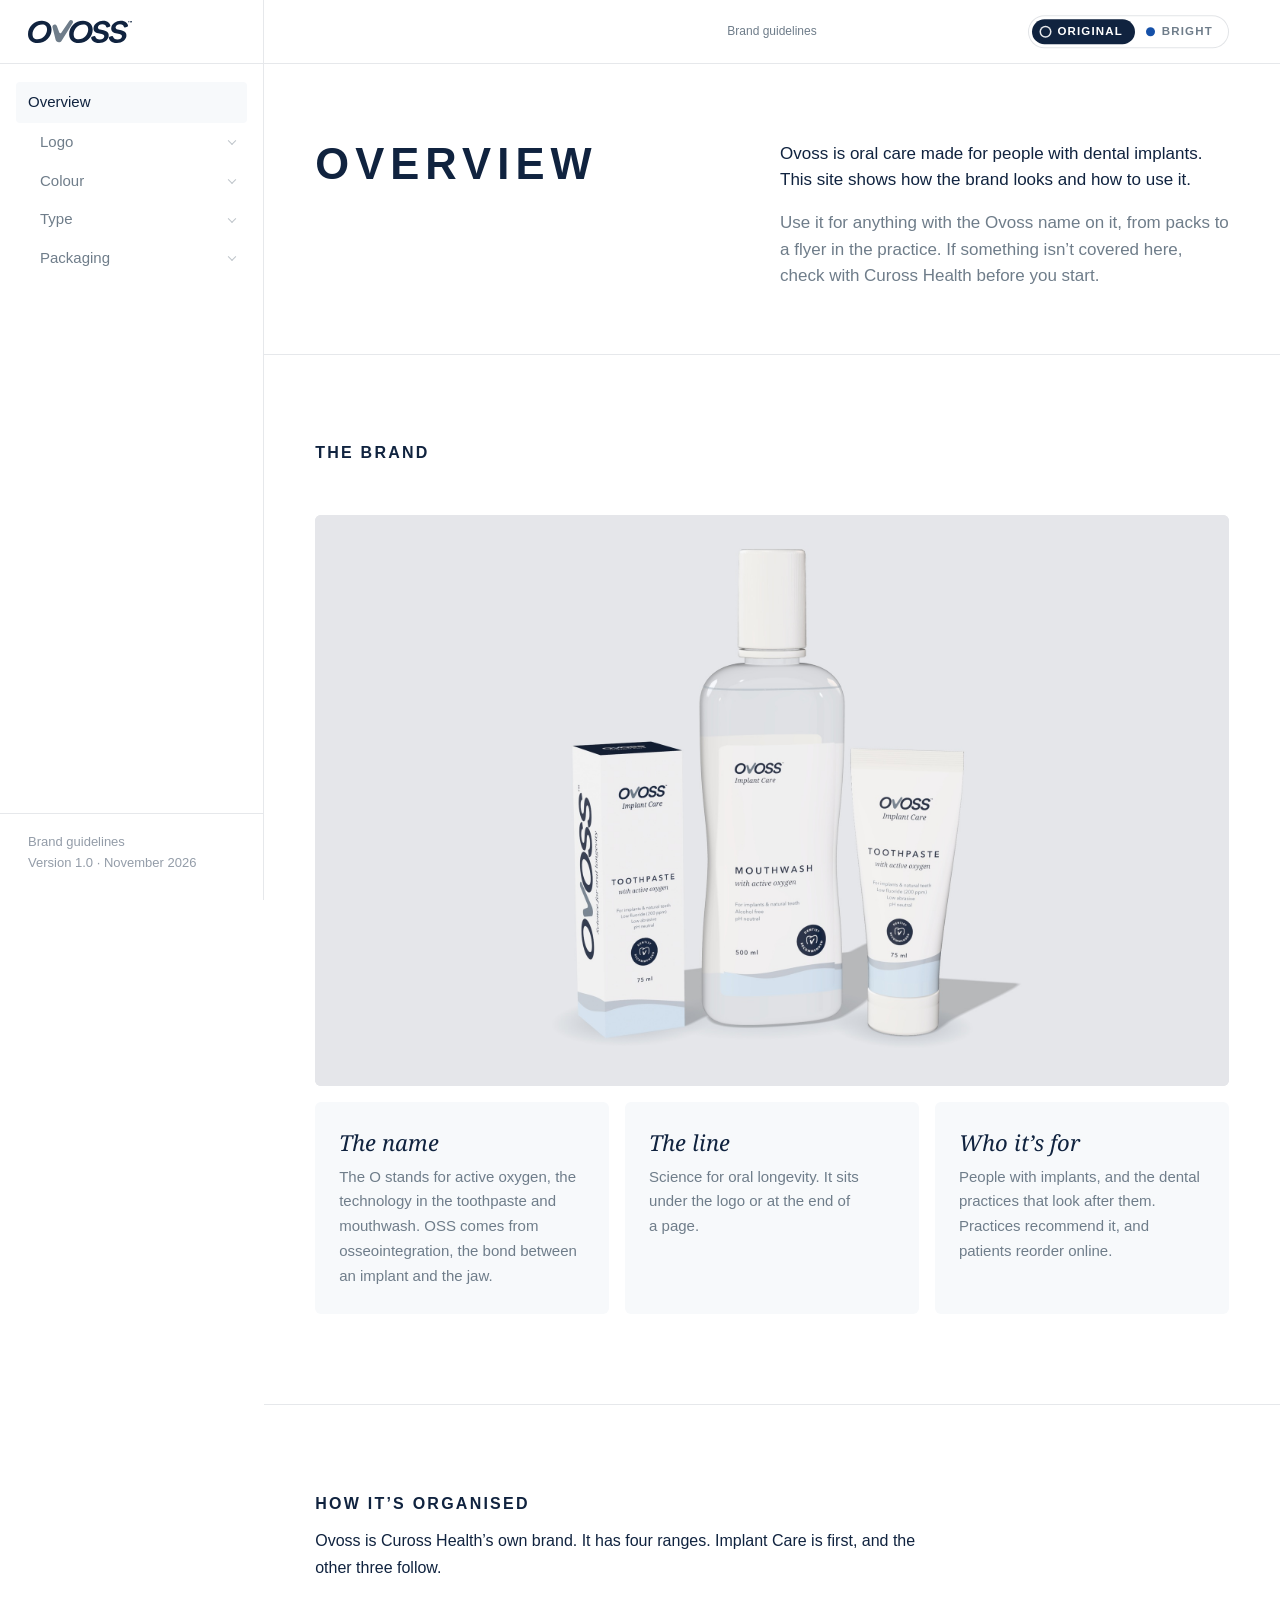
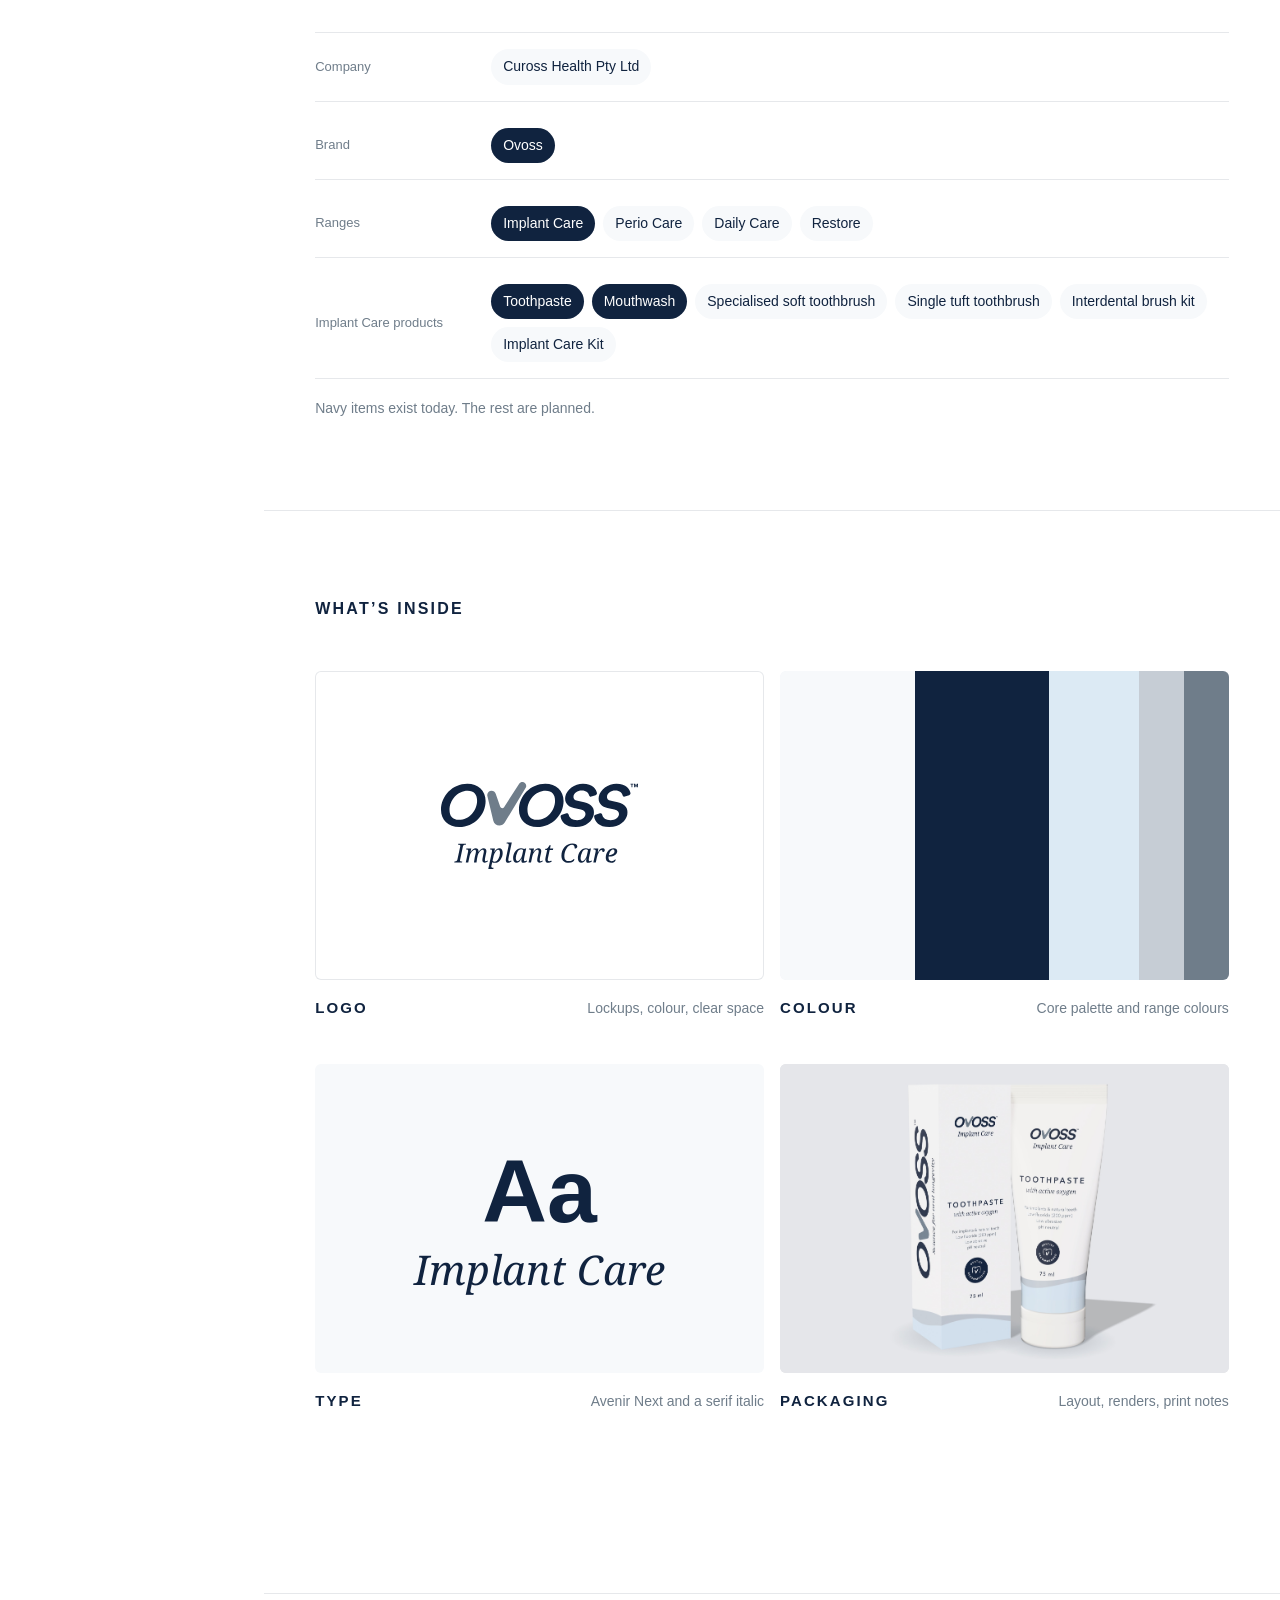
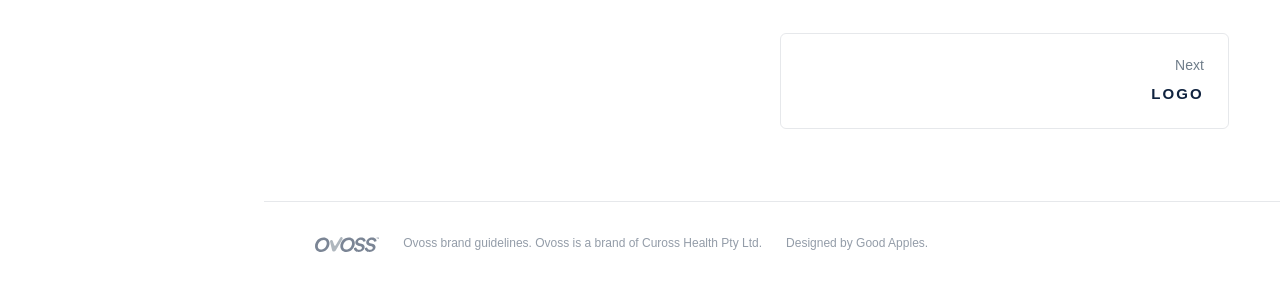
==== index.html @ b8a54520 "Bright: drop Mid Blue, V in Blue Trim, claims in Cobalt, more vibrant The second blue goes. The logo" ====
<!doctype html>
<html lang="en-AU">
<head>
<meta charset="utf-8">
<meta name="viewport" content="width=device-width, initial-scale=1">
<title>Ovoss Brand Guidelines</title>
<meta name="description" content="Ovoss is oral care made for people with dental implants. This site shows how the brand looks and how to use it.Use it for anything with the Ovoss name on i">
<meta name="robots" content="noindex, nofollow">
<meta name="theme-color" content="#FFFFFF">
<link rel="icon" href="assets/logo/svg/monogram-navy.svg" type="image/svg+xml">
<script>(function(){try{var q=new URLSearchParams(location.search).get('palette');if(q==='bright'||q==='original')localStorage.setItem('ovoss-palette',q);if(localStorage.getItem('ovoss-palette')==='bright'){var r=document.documentElement;r.setAttribute('data-palette','bright');r.classList.add('pal-pending');}}catch(e){}})();</script>
<link rel="stylesheet" href="assets/css/site.css?v=3c30d64f">
</head>
<body data-page="index">
<a class="skip" href="#main">Skip to content</a>

<aside class="sidebar" id="sidebar">
  <div class="sidebar-head">
    <a class="brand" href="index.html" aria-label="Ovoss brand guidelines home"><img src="assets/logo/svg/wordmark-navy.svg" alt="Ovoss" width="104" height="23"></a>
  </div>
  <nav class="nav" aria-label="Guidelines">
    <a class="nav-root" href="index.html" aria-current="page">Overview</a>
    <ul class="nav-pages">
<li class="nav-page"><a href="logo.html">Logo</a><ul class="nav-subs"><li><a href="logo.html#lockups" data-spy="lockups">Lockups</a></li><li><a href="logo.html#colourways" data-spy="colourways">Colour</a></li><li><a href="logo.html#clearspace" data-spy="clearspace">Clear space</a></li><li><a href="logo.html#size" data-spy="size">Minimum size</a></li><li><a href="logo.html#donts" data-spy="donts">Don&rsquo;ts</a></li><li><a href="logo.html#downloads" data-spy="downloads">Downloads</a></li></ul></li>
<li class="nav-page"><a href="colour.html">Colour</a><ul class="nav-subs"><li><a href="colour.html#core" data-spy="core">Core palette</a></li><li><a href="colour.html#balance" data-spy="balance">Balance</a></li><li><a href="colour.html#ranges" data-spy="ranges">Range colours</a></li><li><a href="colour.html#downloads" data-spy="downloads">Downloads</a></li></ul></li>
<li class="nav-page"><a href="type.html">Type</a><ul class="nav-subs"><li><a href="type.html#avenir" data-spy="avenir">Avenir Next</a></li><li><a href="type.html#serif" data-spy="serif">Serif italic</a></li><li><a href="type.html#hierarchy" data-spy="hierarchy">Hierarchy</a></li><li><a href="type.html#fallbacks" data-spy="fallbacks">Fallbacks</a></li></ul></li>
<li class="nav-page"><a href="packaging.html">Packaging</a><ul class="nav-subs"><li><a href="packaging.html#range" data-spy="range">The range</a></li><li><a href="packaging.html#front" data-spy="front">Front panel</a></li><li><a href="packaging.html#toothpaste" data-spy="toothpaste">Toothpaste</a></li><li><a href="packaging.html#mouthwash" data-spy="mouthwash">Mouthwash</a></li><li><a href="packaging.html#coming" data-spy="coming">Still to design</a></li><li><a href="packaging.html#graphics" data-spy="graphics">Graphic elements</a></li><li><a href="packaging.html#print" data-spy="print">Print notes</a></li></ul></li>
    </ul>
  </nav>
  <div class="sidebar-foot">Brand guidelines<br>Version 1.0 &middot; November 2026</div>
</aside>

<div class="shell">
  <header class="topbar">
    <button class="menu-btn" aria-controls="sidebar" aria-expanded="false"><span></span><span></span><span class="sr">Menu</span></button>
    <a class="topbar-mark" href="index.html" aria-label="Home"><img src="assets/logo/svg/wordmark-navy.svg" alt="" width="78" height="17"></a>
    <span class="topbar-title muted">Brand guidelines</span>
    <div class="pal-switch" role="group" aria-label="Colour palette">
      <span class="pal-note">Preview. Downloads are still the Original files.</span>
      <button type="button" data-pal="original" aria-pressed="true"><i style="background:#10233F"></i>Original</button>
      <button type="button" data-pal="bright" aria-pressed="false"><i style="background:#1550A8"></i>Bright</button>
    </div>
  </header>

  <main id="main">
    <header class="page-head">
      <h1 class="page-title">Overview</h1>
      <div class="page-intro"><p>Ovoss is oral care made for people with dental implants. This site shows how the brand looks and how to use it.</p><p class="muted">Use it for anything with the Ovoss name on it, from packs to a flyer in the practice. If something isn&rsquo;t covered here, check with Cuross Health before you start.</p></div>
    </header>
<section class="sec" id="brand" data-nav="The brand">
  <div class="sec-head"><h2>The brand</h2></div>
  <div class="panel hero bg-studio"><img class="cover" src="assets/img/range.jpg" alt="Ovoss Implant Care toothpaste carton, mouthwash and toothpaste tube" width="2400" height="1500"></div>
  <div class="grid g3" style="margin-top:var(--gap)">
    <div class="pillar">
      <h3>The name</h3>
      <p>The O stands for active oxygen, the technology in the toothpaste and mouthwash. OSS comes from osseointegration, the bond between an implant and the jaw.</p>
    </div>
    <div class="pillar">
      <h3>The line</h3>
      <p>Science for oral longevity. It sits under the logo or at the end of a page.</p>
    </div>
    <div class="pillar">
      <h3>Who it&rsquo;s for</h3>
      <p>People with implants, and the dental practices that look after them. Practices recommend it, and patients reorder online.</p>
    </div>
  </div>
</section>

<section class="sec" id="structure" data-nav="How it&rsquo;s organised">
  <div class="sec-head">
    <h2>How it&rsquo;s organised</h2>
    <div class="copy"><p>Ovoss is Cuross Health&rsquo;s own brand. It has four ranges. Implant Care is first, and the other three follow.</p></div>
  </div>
  <div class="tree">
    <div class="lvl"><span class="k">Company</span><div class="v"><span>Cuross Health Pty Ltd</span></div></div>
    <div class="lvl"><span class="k">Brand</span><div class="v"><span class="on">Ovoss</span></div></div>
    <div class="lvl"><span class="k">Ranges</span><div class="v"><span class="on">Implant Care</span><span>Perio Care</span><span>Daily Care</span><span>Restore</span></div></div>
    <div class="lvl"><span class="k">Implant Care products</span><div class="v"><span class="on">Toothpaste</span><span class="on">Mouthwash</span><span>Specialised soft toothbrush</span><span>Single tuft toothbrush</span><span>Interdental brush kit</span><span>Implant Care Kit</span></div></div>
  </div>
  <p class="note">Navy items exist today. The rest are planned.</p>
</section>

<section class="sec" id="inside" data-nav="What&rsquo;s inside">
  <div class="sec-head"><h2>What&rsquo;s inside</h2></div>
  <div class="cards">
    <a class="card" href="logo.html">
      <div class="panel bg-white"><img class="logo" src="assets/logo/svg/implant-care-navy.svg" alt="" width="380" height="169"></div>
      <div class="card-title"><b>Logo</b><span class="label">Lockups, colour, clear space</span></div>
    </a>
    <a class="card" href="colour.html">
      <div class="panel" style="display:grid;grid-template-columns:3fr 3fr 2fr 1fr 1fr;align-items:stretch">
        <div style="background:#F7F9FB"></div><div style="background:#10233F"></div><div style="background:#DCEAF4"></div><div style="background:#C6CDD5"></div><div style="background:#6F7D8A"></div>
      </div>
      <div class="card-title"><b>Colour</b><span class="label">Core palette and range colours</span></div>
    </a>
    <a class="card" href="type.html">
      <div class="panel bg-mist" style="flex-direction:column;gap:4%">
        <div style="font-size:clamp(56px,7vw,112px);font-weight:600;line-height:1">Aa</div>
        <div class="serif" style="font-size:clamp(28px,3.2vw,48px);line-height:1">Implant Care</div>
      </div>
      <div class="card-title"><b>Type</b><span class="label">Avenir Next and a serif italic</span></div>
    </a>
    <a class="card" href="packaging.html">
      <div class="panel bg-studio"><img class="cover" src="assets/img/toothpaste.jpg" alt="" width="2400" height="1500"></div>
      <div class="card-title"><b>Packaging</b><span class="label">Layout, renders, print notes</span></div>
    </a>
  </div>
</section>

    <nav class="prevnext" aria-label="Pages"><span></span><a class="pn next" href="logo.html"><span class="label">Next</span><span class="pn-title">Logo</span></a></nav>
  </main>

  <footer class="footer">
    <img src="assets/logo/svg/wordmark-navy.svg" alt="" width="64" height="14">
    <p>Ovoss brand guidelines. Ovoss is a brand of Cuross Health Pty Ltd.</p>
    <p>Designed by Good Apples.</p>
  </footer>
</div>
<script src="assets/js/palette.js?v=3c30d64f" defer></script>
<script src="assets/js/site.js?v=3c30d64f" defer></script>
</body>
</html>
---- assets/css/site.css ----
/* Ovoss brand guidelines */
/* Avenir Next comes with every Mac and iPhone; the serif italic (Noto Serif, OFL) is embedded so it loads straight from the folder too */

@font-face { font-family: "Ovoss Serif"; src: url([data-uri]) format("woff2"); font-weight: 400; font-style: italic; font-display: swap; }

:root {
  --navy: #10233F;
  --slate: #6F7D8A;
  --ice: #DCEAF4;
  --silver: #C6CDD5;
  --mist: #F7F9FB;
  --green: #2E5D4F;
  --mint: #D8E8DE;
  --rose: #A4546F;
  --gum: #F4E1E8;
  --teal: #1F6B72;
  --aqua: #DCEFEF;
  --violet: #524677;  /* potential FPD range */
  --lilac: #E4E1EE;
  --studio: #E4E6E9;  /* the product render background */

  --bg: #FFFFFF;
  --ink: var(--navy);
  --muted: var(--slate);
  --faint: rgba(16, 35, 63, .45);
  --line: rgba(16, 35, 63, .1);
  --panel: var(--mist);
  --sans: "Avenir Next", Avenir, "Helvetica Neue", Helvetica, Arial, sans-serif;
  --serif: "Ovoss Serif", "Noto Serif", "Droid Serif", Georgia, serif;
  --side-w: 264px;
  --gut: clamp(20px, 4vw, 64px);
  --radius: 6px;
  --bar-h: 64px;  /* sidebar header and top bar share one height so their borders line up */
  --gap: 16px;
}

*, *::before, *::after { box-sizing: border-box; }
html { -webkit-text-size-adjust: 100%; scroll-behavior: smooth; scroll-padding-top: 88px; }
body { margin: 0; background: var(--bg); color: var(--ink); font: 400 16px/1.65 var(--sans); -webkit-font-smoothing: antialiased; text-rendering: optimizeLegibility; }
img, video, svg { max-width: 100%; }
img, video { display: block; height: auto; }
a { color: inherit; text-decoration-thickness: 1px; text-underline-offset: .2em; }
p { margin: 0 0 1em; text-wrap: pretty; }
p:last-child { margin-bottom: 0; }
strong { font-weight: 600; }
::selection { background: var(--ice); color: var(--navy); }
:focus-visible { outline: 2px solid var(--navy); outline-offset: 3px; }
.sr { position: absolute; width: 1px; height: 1px; overflow: hidden; clip: rect(0 0 0 0); white-space: nowrap; }
.skip { position: absolute; left: -999px; top: 8px; z-index: 50; background: var(--navy); color: #fff; padding: 8px 14px; }
.skip:focus { left: 8px; }

/* the two voices of the type system */
.caps { font-weight: 600; text-transform: uppercase; letter-spacing: .12em; }
.serif { font-family: var(--serif); font-style: italic; font-weight: 400; letter-spacing: 0; }
.label { font-size: 14px; color: var(--muted); line-height: 1.4; }
.muted { color: var(--muted); }

/* ---------- sidebar ---------- */
.sidebar { position: fixed; inset: 0 auto 0 0; width: var(--side-w); display: flex; flex-direction: column; border-right: 1px solid var(--line); background: #fff; z-index: 30; overflow-y: auto; overscroll-behavior: contain; }
.sidebar-head { height: var(--bar-h); display: flex; align-items: center; padding: 0 28px; border-bottom: 1px solid var(--line); flex: none; }
.brand img { width: 104px; height: auto; }
.nav { padding: 18px 16px 24px; flex: 1; }
.nav ul { list-style: none; margin: 0; padding: 0; }
.nav a { display: block; text-decoration: none; border-radius: 4px; }
.nav-root { font-size: 15px; font-weight: 500; padding: 8px 12px; color: var(--muted); }
.nav-page > a { font-size: 15px; font-weight: 500; padding: 7px 12px 7px 24px; color: var(--muted); position: relative; }
.nav-page > a::after { content: ""; position: absolute; right: 12px; top: 50%; width: 6px; height: 6px; border-right: 1.5px solid currentColor; border-bottom: 1.5px solid currentColor; transform: translateY(-70%) rotate(45deg); opacity: .45; transition: transform .2s; }
.nav-page.is-current > a { color: var(--ink); }
.nav-page.is-current > a::after { transform: translateY(-30%) rotate(-135deg); }
.nav-root[aria-current], .nav a:hover { color: var(--ink); background: var(--mist); }
.nav-subs { display: none; padding: 2px 0 10px !important; }
.nav-page.is-current .nav-subs { display: block; }
.nav-subs a { position: relative; font-size: 14px; padding: 5px 12px 5px 36px; color: var(--faint); }
.nav-subs a.is-active { color: var(--ink); }
.nav-subs a.is-active::before { content: ""; position: absolute; left: 22px; top: 50%; margin-top: -3px; width: 6px; height: 6px; border-radius: 50%; background: var(--navy); }
.sidebar-foot { padding: 18px 28px 26px; font-size: 13px; color: var(--faint); border-top: 1px solid var(--line); line-height: 1.6; }

/* ---------- shell ---------- */
.shell { margin-left: var(--side-w); min-width: 0; }
.topbar { position: sticky; top: 0; z-index: 20; height: var(--bar-h); display: flex; align-items: center; justify-content: center; gap: 14px; padding: 0 var(--gut); background: rgba(255, 255, 255, .88); backdrop-filter: blur(14px); -webkit-backdrop-filter: blur(14px); border-bottom: 1px solid var(--line); }
.topbar-title { font-size: 12px; }
.topbar-mark, .menu-btn { display: none; }
main { padding: 0 var(--gut); }

/* ---------- page head ---------- */
.page-head { display: grid; grid-template-columns: minmax(0, 1fr) minmax(0, 1fr); gap: 32px var(--gap); padding: clamp(48px, 6vw, 96px) 0 clamp(44px, 5vw, 80px); align-items: start; }
.page-title { margin: 0; font-weight: 600; text-transform: uppercase; letter-spacing: .14em; font-size: clamp(28px, 3.4vw, 46px); line-height: 1.1; }
.page-intro { font-size: clamp(17px, 1.3vw, 19px); line-height: 1.55; max-width: 34em; }
.page-intro p:first-child { font-weight: 500; }

/* ---------- sections ---------- */
.sec { position: relative; padding: clamp(56px, 7vw, 104px) 0; }
.sec::before, .prevnext::before { content: ""; position: absolute; top: 0; left: calc(-1 * var(--gut)); right: calc(-1 * var(--gut)); border-top: 1px solid var(--line); }
.sec-head { display: grid; gap: 14px; margin-bottom: clamp(32px, 4vw, 52px); }
.sec-head .title-row { display: flex; align-items: center; justify-content: space-between; gap: 16px; }
.sec-head h2 { margin: 0; font-size: 16px; font-weight: 600; text-transform: uppercase; letter-spacing: .14em; line-height: 1.3; }
.sec-head .copy { max-width: 40em; }
.sec-head .copy p { color: var(--muted); }
.sec-head .copy p:first-child { color: var(--ink); }
h3 { font-family: var(--serif); font-style: italic; font-weight: 400; font-size: 22px; line-height: 1.3; margin: 0; }
.sub { margin-top: clamp(40px, 5vw, 72px); }
.sub-head { display: grid; gap: 6px; margin-bottom: 22px; }
.sub-head p { color: var(--muted); max-width: 40em; }

/* ---------- grids ---------- */
.grid { display: grid; gap: var(--gap); }
.g2 { grid-template-columns: repeat(2, minmax(0, 1fr)); }
.g3 { grid-template-columns: repeat(3, minmax(0, 1fr)); }
.g4 { grid-template-columns: repeat(4, minmax(0, 1fr)); }
.g5 { grid-template-columns: repeat(5, minmax(0, 1fr)); }
.span2 { grid-column: span 2; }
.span-all { grid-column: 1 / -1; }

/* ---------- panels ---------- */
.panel { position: relative; background: var(--panel); border-radius: var(--radius); overflow: hidden; display: flex; align-items: center; justify-content: center; aspect-ratio: 16 / 10; }
.panel.tall { aspect-ratio: 4 / 5; }
.panel.square { aspect-ratio: 1; }
.panel.wide { aspect-ratio: 16 / 10; }
.panel.hero { aspect-ratio: 16 / 10; }
.panel.auto { aspect-ratio: auto; padding: clamp(32px, 5vw, 72px); }
.panel > img.logo { width: 44%; max-width: 380px; max-height: 64%; object-fit: contain; }
.panel > img.logo.sm { width: 30%; }
.panel > img.logo.lg { width: 56%; max-width: 520px; }
.panel > img.cover { position: absolute; inset: 0; width: 100%; height: 100%; object-fit: cover; }
.bg-white { background: #fff; box-shadow: inset 0 0 0 1px var(--line); }
.bg-mist { background: var(--mist); }
.bg-navy { background: var(--navy); color: #fff; }
.bg-ice { background: var(--ice); }
.bg-silver { background: var(--silver); }
.bg-slate { background: var(--slate); color: #fff; }
.bg-studio { background: var(--studio); }
.cap { margin-top: 12px; }
.cap .label { display: block; color: var(--ink); font-size: 15px; font-weight: 500; }
.cap p { font-size: 14px; color: var(--muted); margin: 3px 0 0; max-width: 32em; }
.tag { position: absolute; left: 16px; top: 16px; z-index: 3; height: 32px; display: flex; align-items: center; font-size: 13px; color: var(--muted); }
.bg-navy .tag, .bg-slate .tag { color: rgba(255, 255, 255, .7); }

/* per-card download, like the Cash App guidelines */
.dl-pill { position: absolute; right: 16px; top: 16px; z-index: 3; height: 32px; display: inline-flex; align-items: center; gap: 8px; padding: 0 13px; border: 1px solid var(--line); border-radius: 40px; background: rgba(255, 255, 255, .8); -webkit-backdrop-filter: blur(8px); backdrop-filter: blur(8px); font-size: 13px; font-weight: 500; text-decoration: none; color: var(--ink); }
.dl-pill::after { content: "\2193"; }
.dl-pill:hover { border-color: var(--navy); }
.bg-navy .dl-pill { background: rgba(255, 255, 255, .1); border-color: rgba(255, 255, 255, .25); color: #fff; }

/* products that haven't been designed yet */
.tbd { background: var(--studio); flex-direction: column; gap: 6px; text-align: center; padding: 24px; }
.tbd .tbd-name { font-size: 15px; font-weight: 500; color: var(--ink); }
.tbd .tbd-note { font-size: 13px; color: var(--muted); }
.tbd::before { content: ""; width: 26%; aspect-ratio: 1 / 2.4; border-radius: 10px; background: rgba(16, 35, 63, .06); margin-bottom: 14px; }

/* ---------- diagrams ---------- */
.diagram { width: 100%; height: 100%; display: block; }
.panel > .diagram { position: absolute; inset: 0; }
.wave { display: block; width: 100%; height: 100%; }

/* anatomy annotations: dot, then line, then label, once the diagram scrolls into view */
.anatomy { width: 100%; height: auto; }
.anatomy .anno path { fill: none; stroke: rgba(16, 35, 63, .35); stroke-width: 1.2; }
.anatomy .anno circle { fill: var(--navy); }
.anatomy .anno text { font: 500 23px var(--sans); fill: var(--ink); }
.anatomy .anno text tspan.n { fill: var(--muted); font-weight: 400; }
.anatomy.armed .anno circle { transform-box: fill-box; transform-origin: center; transform: scale(0); transition: transform .45s cubic-bezier(.2, .7, .2, 1) var(--d); }
.anatomy.armed .anno path { stroke-dasharray: 1; stroke-dashoffset: 1; transition: stroke-dashoffset .7s cubic-bezier(.45, 0, .2, 1) calc(var(--d) + .2s); }
.anatomy.armed .anno text { opacity: 0; transform: translateX(-8px); transition: opacity .5s ease calc(var(--d) + .7s), transform .6s cubic-bezier(.2, .7, .2, 1) calc(var(--d) + .7s); }
.anatomy.armed.in-view .anno circle { transform: scale(1); }
.anatomy.armed.in-view .anno path { stroke-dashoffset: 0; }
.anatomy.armed.in-view .anno text { opacity: 1; transform: none; }

/* ---------- variant selector ---------- */
.selector { display: grid; grid-template-columns: minmax(0, 2.2fr) minmax(0, 1fr); gap: var(--gap); align-items: stretch; }
.selector .stage { aspect-ratio: auto; min-height: 0; box-shadow: inset 0 0 0 1px var(--line); transition: background-color .35s; }
.selector .stage img { position: absolute; top: 50%; left: 50%; transform: translate(-50%, -50%); width: 46%; height: auto; max-height: 60%; object-fit: contain; transition: opacity .25s; }
.selector .controls { display: flex; flex-direction: column; gap: 8px; }
.chip { display: flex; align-items: center; gap: 12px; width: 100%; padding: 10px 12px; background: #fff; border: 1px solid var(--line); border-radius: var(--radius); color: var(--ink); font: inherit; font-size: 14px; font-weight: 500; cursor: pointer; text-align: left; }
.chip:hover { border-color: rgba(16, 35, 63, .3); }
.chip[aria-pressed="true"] { border-color: var(--navy); box-shadow: inset 0 0 0 1px var(--navy); }
.chip i { width: 22px; height: 22px; border-radius: 50%; flex: none; box-shadow: inset 0 0 0 1px rgba(16, 35, 63, .18); }
.chip span { margin-left: auto; font-size: 13px; font-weight: 400; color: var(--muted); }
.selector .result { margin-top: 8px; padding: 14px 12px; border-top: 1px solid var(--line); font-size: 14px; color: var(--muted); }
.selector .result strong { color: var(--ink); font-weight: 500; display: block; font-size: 15px; }

/* ---------- swatches ---------- */
.swatch { border-radius: var(--radius); overflow: hidden; background: #fff; box-shadow: inset 0 0 0 1px var(--line); display: flex; flex-direction: column; }
.swatch .chipblock { aspect-ratio: 4 / 3; padding: 16px; display: flex; flex-direction: column; justify-content: flex-end; }
.swatch .name { font-size: 16px; font-weight: 600; }
.swatch .role { font-size: 13px; opacity: .75; }
.vals { list-style: none; margin: 0; padding: 12px 16px 14px; font-size: 13px; }
.vals li { display: flex; justify-content: space-between; gap: 10px; padding: 4px 0; border-bottom: 1px solid var(--line); }
.vals li:last-child { border-bottom: 0; }
.vals .k { color: var(--faint); }
.copyable { background: none; border: 0; padding: 0; color: var(--ink); font: inherit; cursor: copy; text-align: right; }
.copyable:hover { text-decoration: underline; }
.copyable.copied::after { content: " copied"; color: var(--slate); }
.ratio { display: flex; height: 120px; border-radius: var(--radius); overflow: hidden; }
.ratio > div { min-width: 0; }
.ratio-key { display: flex; gap: 0; margin-top: 10px; font-size: 13px; color: var(--muted); line-height: 1.35; }
.ratio-key span { min-width: 0; padding-right: 10px; box-sizing: border-box; }
.ratio-key b { display: block; font-weight: 600; color: var(--ink); }

/* range cards: what the range is, then its dark and light colour */
.range-card { border-radius: var(--radius); overflow: hidden; box-shadow: inset 0 0 0 1px var(--line); display: flex; flex-direction: column; background: #fff; }
.range-card .rc-text { flex: 1; padding: 18px 16px 20px; display: flex; flex-direction: column; gap: 8px; }
.range-card .rc-text b { font-weight: 600; text-transform: uppercase; letter-spacing: .12em; font-size: 13px; }
.range-card .rc-text p { font-size: 13px; line-height: 1.45; font-weight: 600; margin: 0; }
.range-card .why { font-size: 13px; line-height: 1.45; color: var(--muted); }
.range-card .status { margin-top: auto; padding-top: 6px; font-size: 12px; font-weight: 500; }
.rc-chip { padding: 16px 16px; min-height: 64px; display: flex; flex-direction: column; gap: 1px; font-size: 12px; line-height: 1.5; color: var(--ink); }
.rc-chip.dark { color: #fff; }
.rc-chip .n { font-weight: 600; font-size: 13px; }
.rc-chip .v { display: flex; flex-direction: column; max-height: 0; overflow: hidden; opacity: 0; transition: max-height .35s ease, opacity .25s ease, margin .35s ease; }
.range-grid.open .rc-chip .v { max-height: 80px; opacity: 1; margin-top: 4px; }
.values-toggle { display: inline-flex; align-items: center; gap: 8px; margin: 0 0 18px; padding: 8px 14px; border: 1px solid rgba(16, 35, 63, .2); border-radius: 40px; background: #fff; color: var(--ink); font: 500 13px var(--sans); cursor: pointer; }
.values-toggle::after { content: "+"; font-size: 15px; line-height: 1; }
.values-toggle[aria-expanded="true"]::after { content: "\2212"; }
.values-toggle:hover { border-color: var(--navy); }
.rc-chip .copyable { color: inherit; text-align: left; font-size: 12px; }
.range-logos-head { margin: clamp(48px, 6vw, 72px) 0 20px; }
.range-logos > div { display: flex; flex-direction: column; gap: 8px; }
.range-logos .panel { aspect-ratio: 16 / 9; }
.range-logos .panel > img.logo { width: 64%; max-height: none; }
.range-logos .cap { margin-top: 4px; }

/* ---------- do / don't ---------- */
.rule { display: flex; flex-direction: column; }
.rule .panel { aspect-ratio: 4 / 3; }
.rule .verdict { display: flex; gap: 6px; align-items: baseline; margin-top: 12px; font-size: 14px; color: var(--muted); }
.rule .verdict b { font-weight: 500; color: var(--ink); flex: none; }
.rule.dont .verdict b::before { content: "\2715\00a0"; color: #E5484D; }
.rule.dont .panel::after { content: ""; position: absolute; inset: 0; z-index: 6; pointer-events: none; background: linear-gradient(to top right, transparent calc(50% - 1px), #E5484D calc(50% - .5px), #E5484D calc(50% + .5px), transparent calc(50% + 1px)); }
.rule .panel img { width: 52%; height: auto; }

/* ---------- type ---------- */
.specimen { font-size: clamp(64px, 10vw, 160px); line-height: 1.05; overflow: hidden; }
.specimen.serif { font-size: clamp(48px, 7vw, 112px); padding-bottom: .08em; }
.glyphs { font-size: clamp(18px, 2vw, 28px); line-height: 1.55; word-break: break-word; }
.weights { display: grid; grid-template-columns: repeat(3, minmax(0, 1fr)); gap: var(--gap); }
.weights > div { padding: 22px 20px; background: var(--mist); border-radius: var(--radius); }
.weights .w { font-size: 38px; line-height: 1.1; margin-bottom: 8px; }
.scale .row { display: grid; grid-template-columns: 170px minmax(0, 1fr) 230px; gap: 24px; align-items: baseline; padding: 22px 0; border-bottom: 1px solid var(--line); }
.scale .row:first-child { border-top: 1px solid var(--line); }
.scale .meta { font-size: 13px; color: var(--muted); line-height: 1.5; }
.t-product { font-weight: 600; text-transform: uppercase; letter-spacing: .22em; font-size: 30px; line-height: 1.2; }
.t-desc { font-family: var(--serif); font-style: italic; font-size: 24px; line-height: 1.3; }
.t-head { font-weight: 600; text-transform: uppercase; letter-spacing: .12em; font-size: 15px; }
.t-body { font-size: 16px; line-height: 1.6; }
.t-claim { font-weight: 500; font-size: 17px; color: var(--slate); line-height: 1.5; }
.t-vol { font-weight: 600; letter-spacing: .06em; font-size: 20px; }

/* ---------- spec lists ---------- */
.spec { list-style: none; padding: 0; margin: 0; }
.spec li { display: flex; justify-content: space-between; gap: 16px; padding: 11px 0; border-bottom: 1px solid var(--line); font-size: 14px; }
.spec li:first-child { border-top: 1px solid var(--line); }
.spec li span:first-child { color: var(--muted); flex: none; }
.spec li span:last-child { text-align: right; }

.note { font-size: 14px; color: var(--muted); max-width: 44em; margin-top: 18px; }
.pillar { background: var(--mist); border-radius: var(--radius); padding: 26px 24px; }
.pillar h3 { margin-bottom: 8px; }
.pillar p { color: var(--muted); font-size: 15px; }

/* brand structure */
.tree { display: grid; gap: 10px; }
.tree .lvl { display: grid; grid-template-columns: 160px minmax(0, 1fr); gap: 16px; align-items: center; padding: 16px 0; border-bottom: 1px solid var(--line); }
.tree .lvl:first-child { border-top: 1px solid var(--line); }
.tree .k { font-size: 13px; color: var(--muted); }
.tree .v { display: flex; flex-wrap: wrap; gap: 8px; }
.tree .v span { padding: 6px 12px; border-radius: 40px; background: var(--mist); font-size: 14px; font-weight: 500; }
.tree .v span.on { background: var(--navy); color: #fff; }

/* ---------- downloads ---------- */
.dl { list-style: none; margin: 0; padding: 0; border-top: 1px solid var(--line); }
.dl li { display: grid; grid-template-columns: minmax(0, 1fr) auto; gap: 16px; align-items: center; padding: 18px 0; border-bottom: 1px solid var(--line); }
.dl .what { font-size: 16px; font-weight: 500; }
.dl .what small { display: block; font-size: 13px; font-weight: 400; color: var(--muted); margin-top: 2px; }
.btn { display: inline-flex; align-items: center; gap: 10px; padding: 10px 16px; border: 1px solid rgba(16, 35, 63, .25); border-radius: 40px; font-size: 13px; font-weight: 500; text-decoration: none; white-space: nowrap; }
.btn:hover { border-color: var(--navy); }
.btn::after { content: "\2193"; }
.btn.ext::after { content: "\2197"; }

/* ---------- index cards ---------- */
.cards { display: grid; grid-template-columns: repeat(2, minmax(0, 1fr)); gap: 44px var(--gap); padding-bottom: clamp(56px, 7vw, 104px); }
.card { text-decoration: none; display: block; }
.card .panel { aspect-ratio: 16 / 11; transition: transform .5s cubic-bezier(.2, .7, .2, 1); }
.card:hover .panel { transform: translateY(-3px); }
.card .card-title { display: flex; justify-content: space-between; align-items: baseline; gap: 12px; margin-top: 16px; }
.card .card-title b { font-weight: 600; text-transform: uppercase; letter-spacing: .14em; font-size: 15px; }

/* ---------- prev / next ---------- */
.prevnext { position: relative; display: grid; grid-template-columns: 1fr 1fr; gap: var(--gap); padding: 40px 0 72px; }
.pn { text-decoration: none; padding: 22px 24px; border: 1px solid var(--line); border-radius: var(--radius); display: flex; flex-direction: column; gap: 6px; }
.pn:hover { border-color: rgba(16, 35, 63, .3); }
.pn.next { text-align: right; align-items: flex-end; }
.pn-title { font-weight: 600; text-transform: uppercase; letter-spacing: .14em; font-size: 15px; }

.footer { border-top: 1px solid var(--line); padding: 32px var(--gut) 40px; display: flex; flex-wrap: wrap; gap: 6px 24px; align-items: center; font-size: 12px; color: var(--faint); }
.footer p { margin: 0; }
.footer img { width: 64px; opacity: .55; }

/* ---------- responsive ---------- */
@media (max-width: 1180px) {
  .g4 { grid-template-columns: repeat(2, minmax(0, 1fr)); }
  .g5 { grid-template-columns: repeat(3, minmax(0, 1fr)); }
  .scale .row { grid-template-columns: 130px minmax(0, 1fr); }
  .scale .row .meta:last-child { grid-column: 2; }
}
@media (max-width: 960px) {
  :root { --side-w: 0px; --bar-h: 56px; }
  .sidebar { width: min(320px, 86vw); transform: translateX(-100%); transition: transform .3s cubic-bezier(.2, .7, .2, 1); }
  body.nav-open .sidebar { transform: none; box-shadow: 0 0 60px rgba(16, 35, 63, .18); }
  body.nav-open .shell::before { content: ""; position: fixed; inset: 0; background: rgba(16, 35, 63, .3); z-index: 25; }
  .topbar { justify-content: space-between; }
  .topbar-mark { display: block; }
  .topbar-mark img { width: 78px; height: auto; }
  .menu-btn { display: flex; flex-direction: column; justify-content: center; gap: 6px; width: 40px; height: 40px; margin-left: -8px; padding: 0 8px; background: none; border: 0; cursor: pointer; }
  .menu-btn span:not(.sr) { display: block; height: 1.5px; background: var(--ink); }
  .topbar-title { position: absolute; left: 50%; transform: translateX(-50%); font-size: 12px; }
  .page-head { grid-template-columns: 1fr; }
  .g3 { grid-template-columns: repeat(2, minmax(0, 1fr)); }
  .selector { grid-template-columns: 1fr; }
  .selector .stage { aspect-ratio: 16 / 10; }
  .selector .controls { display: grid; grid-template-columns: repeat(2, minmax(0, 1fr)); }
  .selector .result { grid-column: 1 / -1; }
}
@media (max-width: 640px) {
  body { font-size: 15.5px; }
  .g2, .g3, .cards { grid-template-columns: 1fr; }
  .g4, .weights { grid-template-columns: repeat(2, minmax(0, 1fr)); gap: 12px; }
  .weights { grid-template-columns: 1fr; }
  .g5 { grid-template-columns: repeat(2, minmax(0, 1fr)); }
  .span2 { grid-column: auto; }
  .panel > img.logo { width: 58%; }
  .scale .row { grid-template-columns: 1fr; gap: 8px; }
  .scale .row .meta:last-child { grid-column: auto; }
  .t-product { font-size: 22px; }
  .tree .lvl { grid-template-columns: 1fr; gap: 8px; }
  .prevnext { grid-template-columns: 1fr; }
  .pn.next { text-align: left; align-items: flex-start; }
  .dl li { grid-template-columns: 1fr; }
  .dl .btn { justify-self: start; }
  .selector .controls { grid-template-columns: 1fr; }
}
@media (prefers-reduced-motion: reduce) {
  *, *::before, *::after { animation: none !important; transition: none !important; scroll-behavior: auto !important; }
}

/* ---------- palette switch: Original / Bright, pinned to every page ---------- */
[data-palette="bright"] {
  --navy: #1550A8; --slate: #91C0EA; --ice: #DBEDFD; --silver: #91C0EA;
  --green: #32822E; --mint: #E2F3DA; --rose: #BF2A6E; --gum: #FFE4EE; --teal: #0C8583; --aqua: #CFF5F4; --violet: #8142A5; --lilac: #F4E6FC;
  --muted: rgba(21, 80, 168, .72); --faint: rgba(21, 80, 168, .5); --line: rgba(21, 80, 168, .12);
}
/* Bright has one blue for type and the V's Blue Trim, so the Slate Grey swatch folds into Blue Trim */
[data-palette="bright"] #core .swatch:nth-child(2) { display: none; }
[data-palette="bright"] #core .grid { grid-template-columns: repeat(4, minmax(0, 1fr)); }
@media (max-width: 640px) { [data-palette="bright"] #core .grid { grid-template-columns: repeat(2, minmax(0, 1fr)); } }
.pal-pending .shell, .pal-pending .sidebar { visibility: hidden; }
.pal-switch { position: absolute; right: var(--gut); top: 50%; transform: translateY(-50%); display: flex; align-items: center; gap: 2px; padding: 3px; border: 1px solid rgba(16, 35, 63, .12); border-radius: 999px; background: #fff; }
.pal-switch button { display: flex; align-items: center; gap: 7px; padding: 7px 12px 7px 9px; border: 0; border-radius: 999px; background: none; color: #6F7D8A; font: 600 11.5px/1 var(--sans); letter-spacing: .1em; text-transform: uppercase; cursor: pointer; transition: background .2s, color .2s; }
.pal-switch button:hover { color: #10233F; }
.pal-switch button[aria-pressed="true"] { color: #fff; }
.pal-switch button[data-pal="original"][aria-pressed="true"] { background: #10233F; }
.pal-switch button[data-pal="bright"][aria-pressed="true"] { background: #1550A8; }
.pal-switch i { width: 9px; height: 9px; border-radius: 50%; box-shadow: 0 0 0 1.5px rgba(255, 255, 255, .9); }
.pal-note { display: none; position: absolute; right: calc(100% + 12px); white-space: nowrap; color: #6F7D8A; font-size: 12px; }
[data-palette="bright"] .pal-note { display: block; }
@media (max-width: 1360px) { [data-palette="bright"] .pal-note { display: none; } }
@media (max-width: 960px) {
  .topbar-title { display: none; }
  .topbar { justify-content: flex-start; gap: 8px; }
  .pal-switch { right: 16px; }
  .pal-switch button { padding: 7px 10px 7px 8px; font-size: 11px; letter-spacing: .08em; }
}
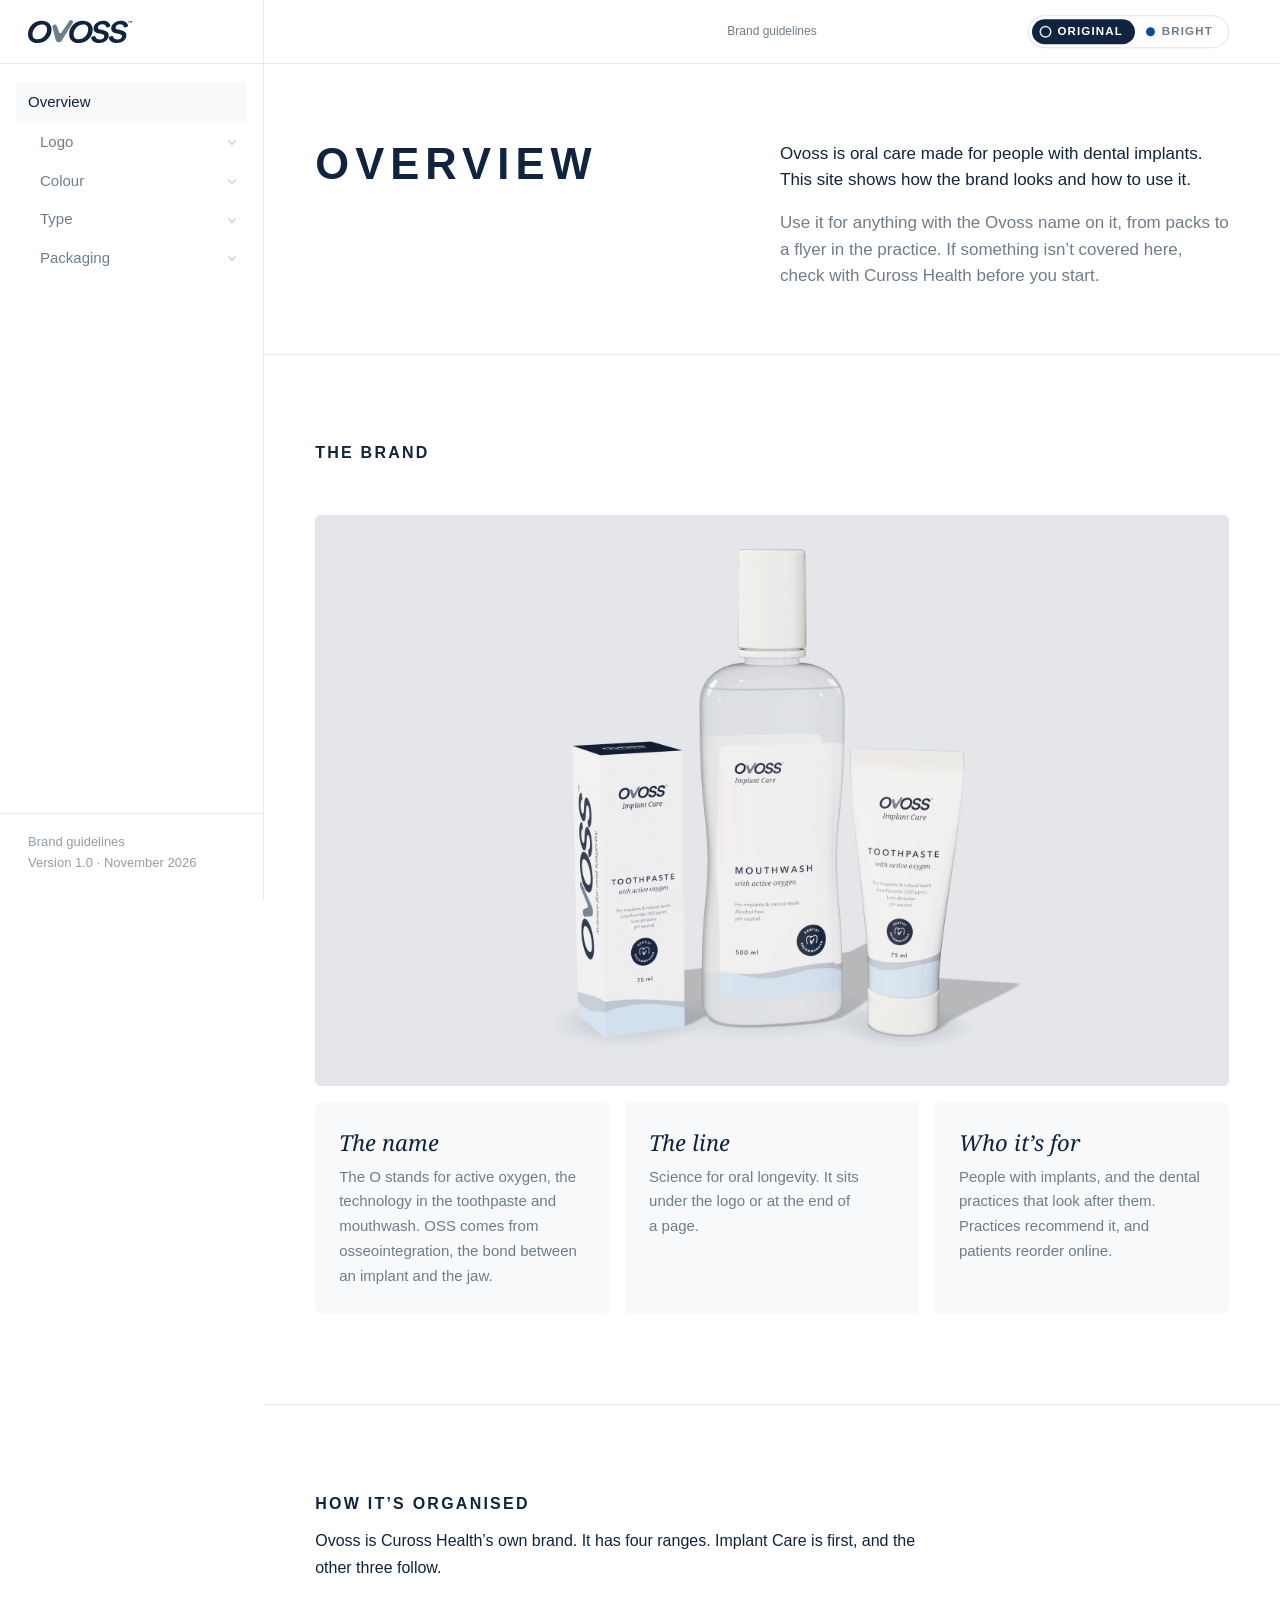
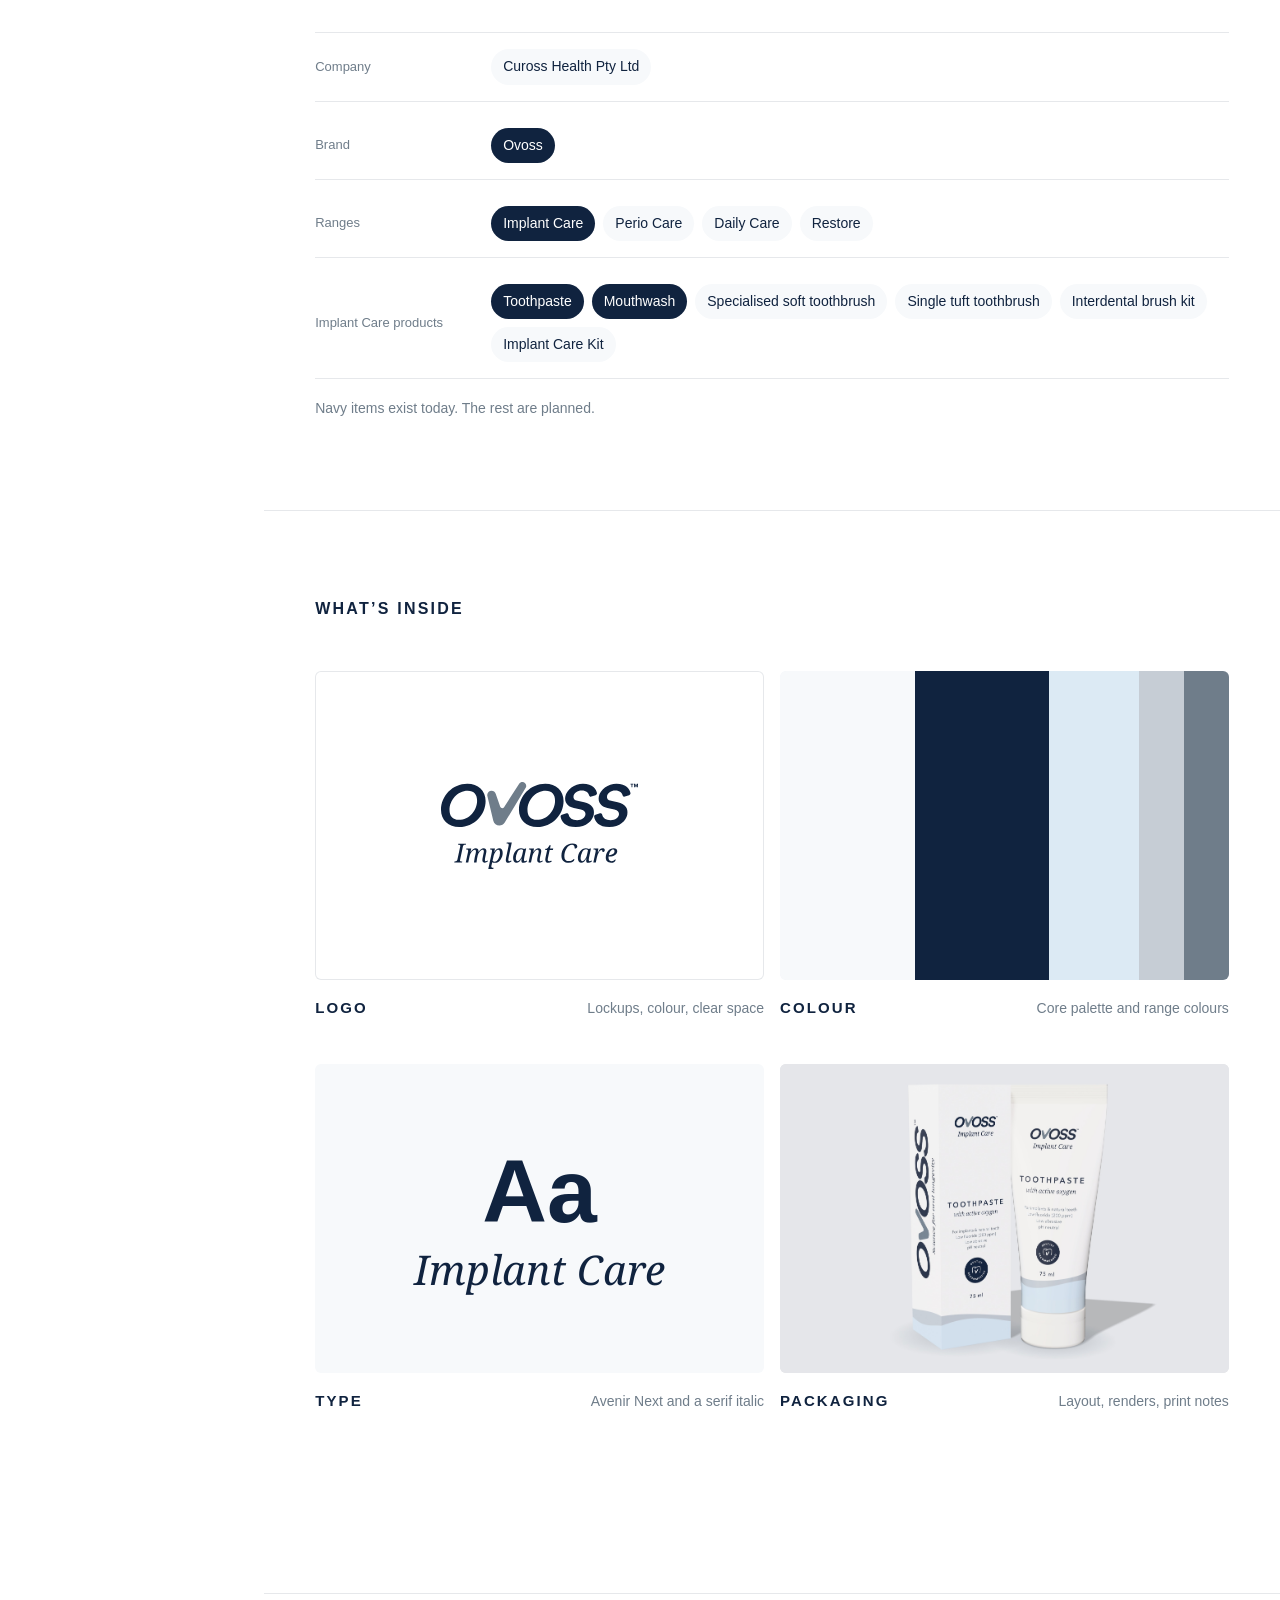
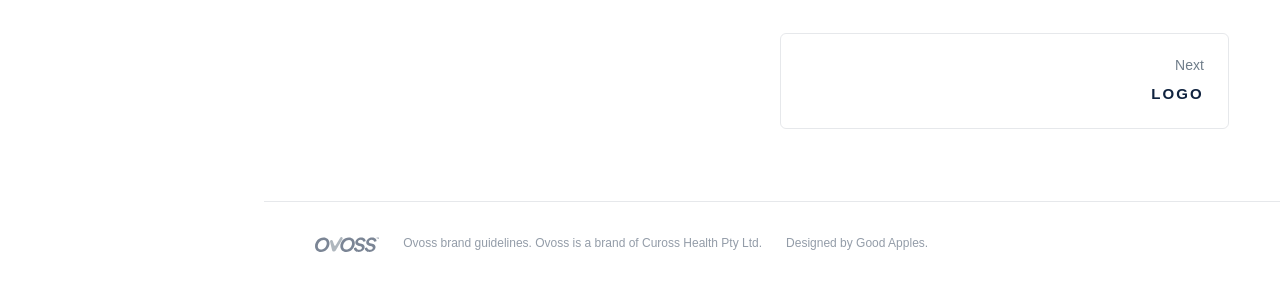
==== commit 95947c85: "Bright: Cobalt a touch deeper (#13489C), Blue Trim brighter (#7CC0F1) make_bright.py now writes the " ====
--- a/index.html
+++ b/index.html
@@ -9,7 +9,7 @@
 <meta name="theme-color" content="#FFFFFF">
 <link rel="icon" href="assets/logo/svg/monogram-navy.svg" type="image/svg+xml">
 <script>(function(){try{var q=new URLSearchParams(location.search).get('palette');if(q==='bright'||q==='original')localStorage.setItem('ovoss-palette',q);if(localStorage.getItem('ovoss-palette')==='bright'){var r=document.documentElement;r.setAttribute('data-palette','bright');r.classList.add('pal-pending');}}catch(e){}})();</script>
-<link rel="stylesheet" href="assets/css/site.css?v=3c30d64f">
+<link rel="stylesheet" href="assets/css/site.css?v=7c6e457d">
 </head>
 <body data-page="index">
 <a class="skip" href="#main">Skip to content</a>
@@ -38,7 +38,7 @@
     <div class="pal-switch" role="group" aria-label="Colour palette">
       <span class="pal-note">Preview. Downloads are still the Original files.</span>
       <button type="button" data-pal="original" aria-pressed="true"><i style="background:#10233F"></i>Original</button>
-      <button type="button" data-pal="bright" aria-pressed="false"><i style="background:#1550A8"></i>Bright</button>
+      <button type="button" data-pal="bright" aria-pressed="false"><i style="background:#13489C"></i>Bright</button>
     </div>
   </header>
 
@@ -116,7 +116,7 @@
     <p>Designed by Good Apples.</p>
   </footer>
 </div>
-<script src="assets/js/palette.js?v=3c30d64f" defer></script>
-<script src="assets/js/site.js?v=3c30d64f" defer></script>
+<script src="assets/js/palette.js?v=7c6e457d" defer></script>
+<script src="assets/js/site.js?v=7c6e457d" defer></script>
 </body>
 </html>
--- a/assets/css/site.css
+++ b/assets/css/site.css
@@ -343,11 +343,13 @@
 }
 
 /* ---------- palette switch: Original / Bright, pinned to every page ---------- */
+/* bright:start (made by _build/make_bright.py) */
 [data-palette="bright"] {
-  --navy: #1550A8; --slate: #91C0EA; --ice: #DBEDFD; --silver: #91C0EA;
+  --navy: #13489C; --slate: #7CC0F1; --ice: #DBEDFD; --silver: #7CC0F1;
   --green: #32822E; --mint: #E2F3DA; --rose: #BF2A6E; --gum: #FFE4EE; --teal: #0C8583; --aqua: #CFF5F4; --violet: #8142A5; --lilac: #F4E6FC;
-  --muted: rgba(21, 80, 168, .72); --faint: rgba(21, 80, 168, .5); --line: rgba(21, 80, 168, .12);
-}
+  --muted: rgba(19, 72, 156, .72); --faint: rgba(19, 72, 156, .5); --line: rgba(19, 72, 156, .12);
+}
+/* bright:end */
 /* Bright has one blue for type and the V's Blue Trim, so the Slate Grey swatch folds into Blue Trim */
 [data-palette="bright"] #core .swatch:nth-child(2) { display: none; }
 [data-palette="bright"] #core .grid { grid-template-columns: repeat(4, minmax(0, 1fr)); }
@@ -358,7 +360,7 @@
 .pal-switch button:hover { color: #10233F; }
 .pal-switch button[aria-pressed="true"] { color: #fff; }
 .pal-switch button[data-pal="original"][aria-pressed="true"] { background: #10233F; }
-.pal-switch button[data-pal="bright"][aria-pressed="true"] { background: #1550A8; }
+.pal-switch button[data-pal="bright"][aria-pressed="true"] { background: #13489C; }
 .pal-switch i { width: 9px; height: 9px; border-radius: 50%; box-shadow: 0 0 0 1.5px rgba(255, 255, 255, .9); }
 .pal-note { display: none; position: absolute; right: calc(100% + 12px); white-space: nowrap; color: #6F7D8A; font-size: 12px; }
 [data-palette="bright"] .pal-note { display: block; }
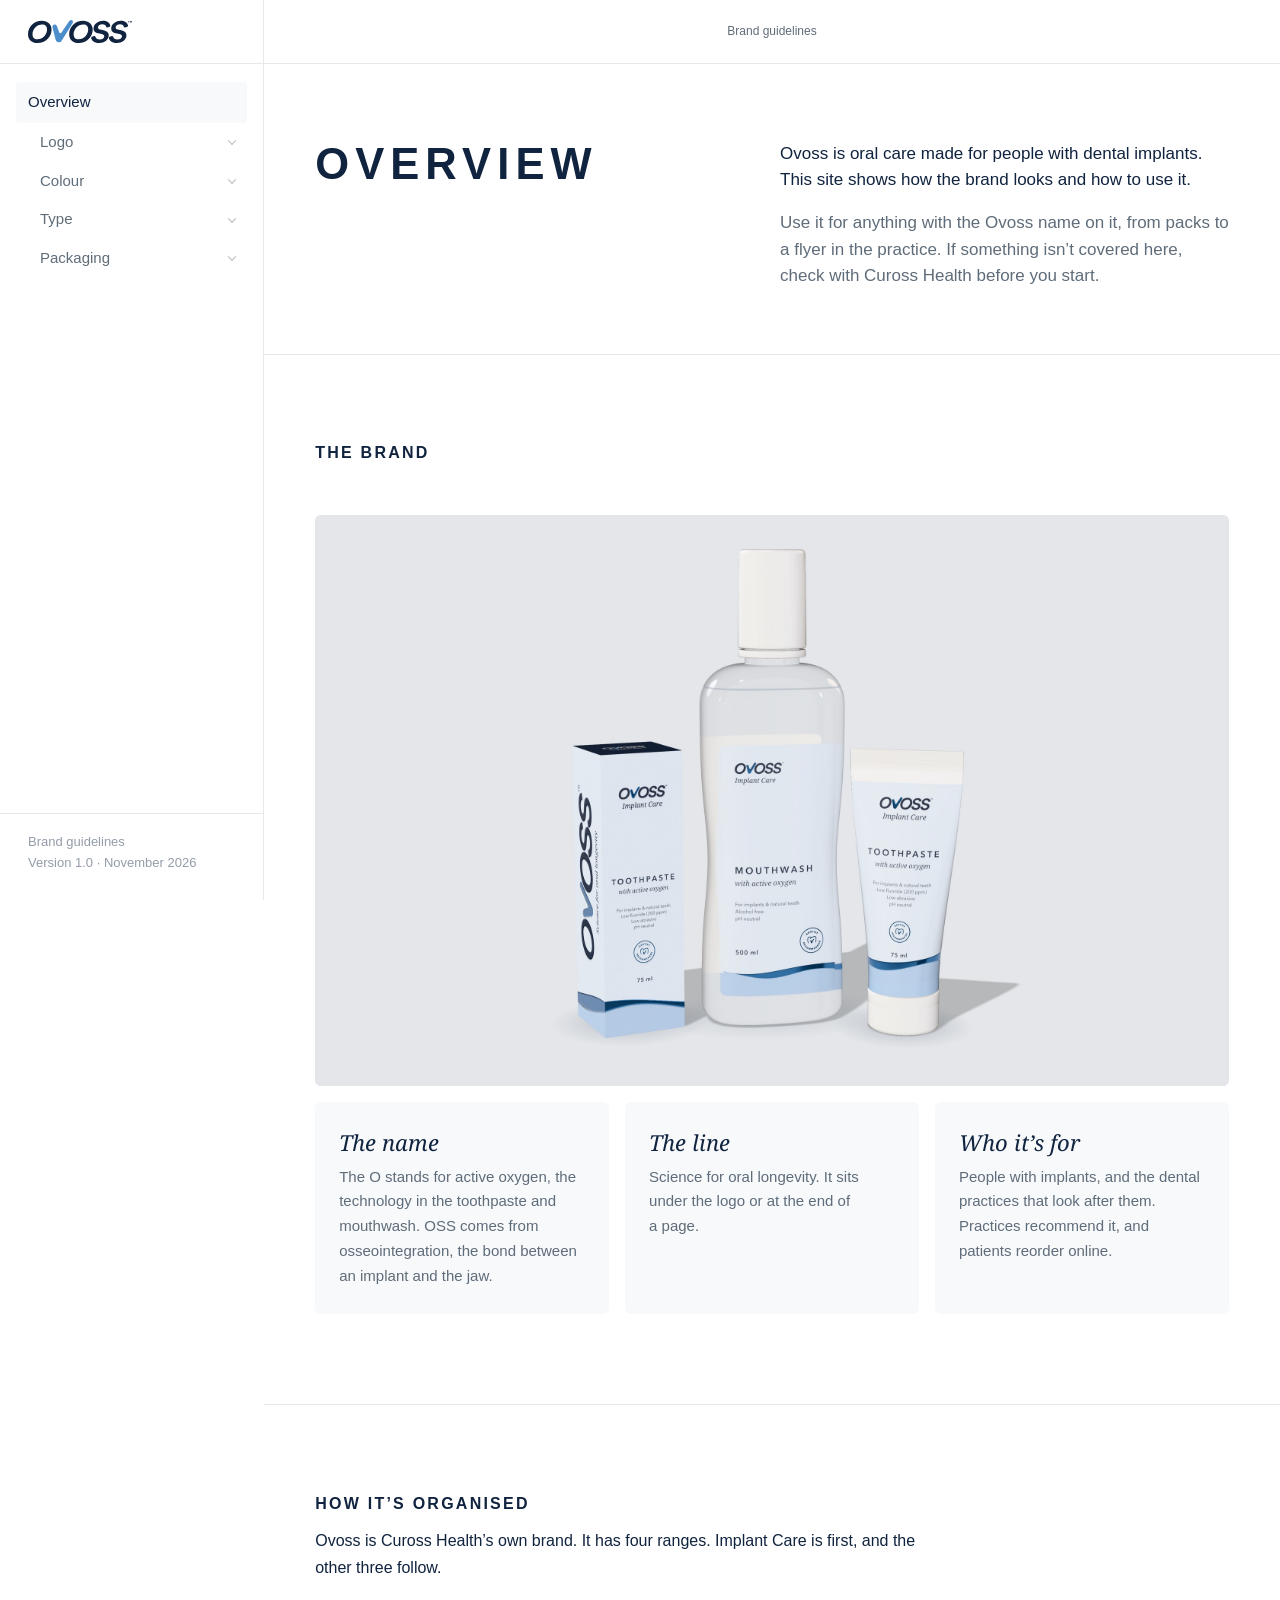
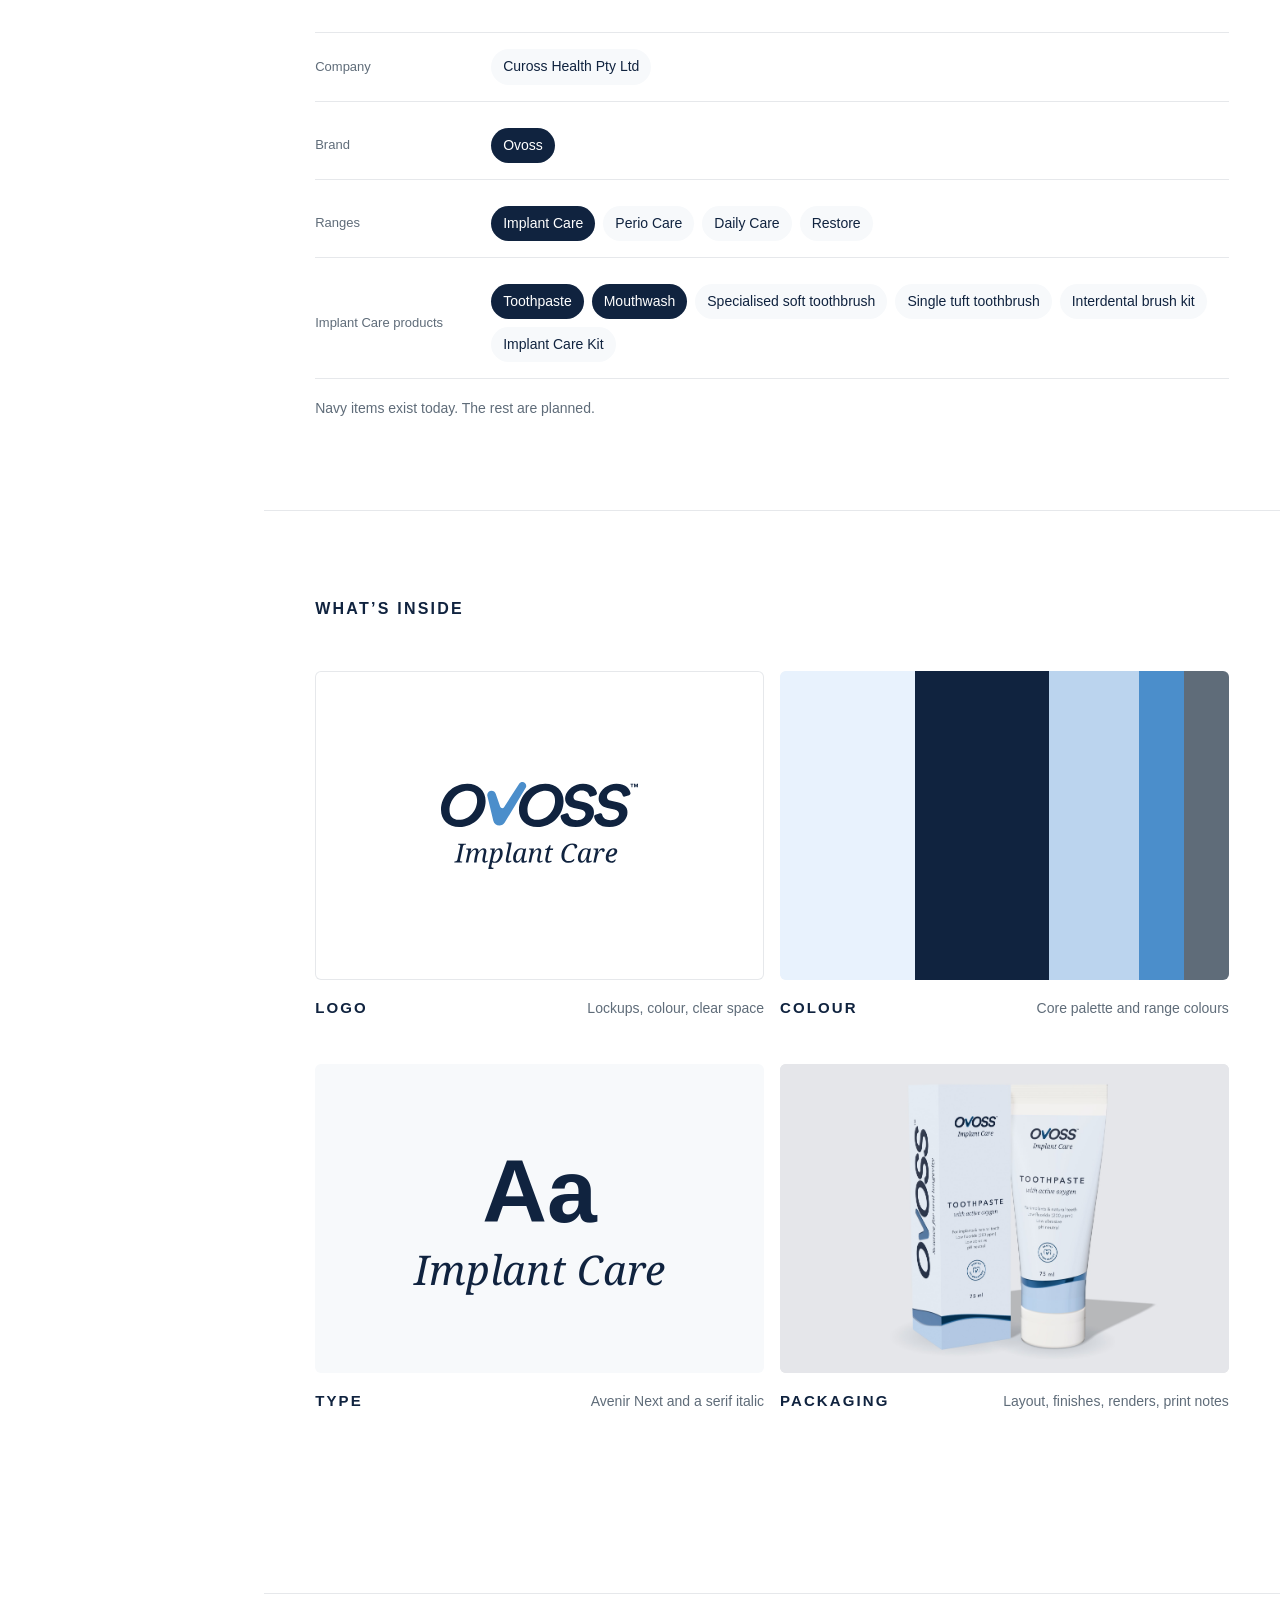
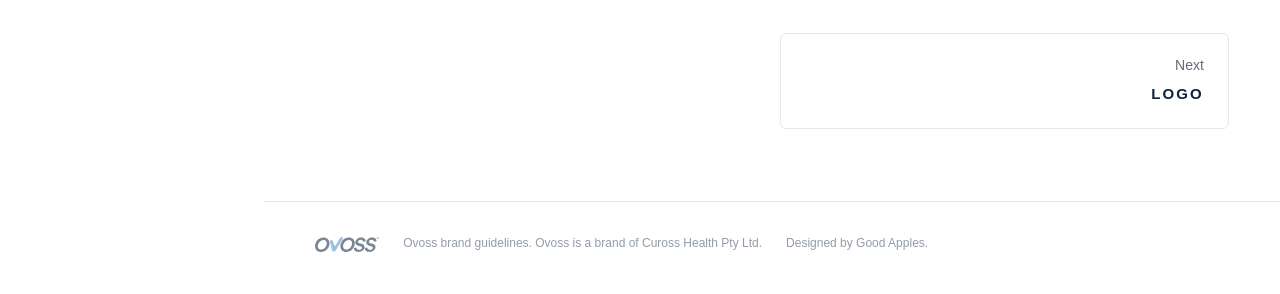
==== commit 1b01bce2: "Mist: tinted packs, range-colour foil and high build The site now shows the Mist direction (Joey, 11" ====
--- a/index.html
+++ b/index.html
@@ -8,8 +8,7 @@
 <meta name="robots" content="noindex, nofollow">
 <meta name="theme-color" content="#FFFFFF">
 <link rel="icon" href="assets/logo/svg/monogram-navy.svg" type="image/svg+xml">
-<script>(function(){try{var q=new URLSearchParams(location.search).get('palette');if(q==='bright'||q==='original')localStorage.setItem('ovoss-palette',q);if(localStorage.getItem('ovoss-palette')==='bright'){var r=document.documentElement;r.setAttribute('data-palette','bright');r.classList.add('pal-pending');}}catch(e){}})();</script>
-<link rel="stylesheet" href="assets/css/site.css?v=7c6e457d">
+<link rel="stylesheet" href="assets/css/site.css?v=05cdb762">
 </head>
 <body data-page="index">
 <a class="skip" href="#main">Skip to content</a>
@@ -24,7 +23,7 @@
 <li class="nav-page"><a href="logo.html">Logo</a><ul class="nav-subs"><li><a href="logo.html#lockups" data-spy="lockups">Lockups</a></li><li><a href="logo.html#colourways" data-spy="colourways">Colour</a></li><li><a href="logo.html#clearspace" data-spy="clearspace">Clear space</a></li><li><a href="logo.html#size" data-spy="size">Minimum size</a></li><li><a href="logo.html#donts" data-spy="donts">Don&rsquo;ts</a></li><li><a href="logo.html#downloads" data-spy="downloads">Downloads</a></li></ul></li>
 <li class="nav-page"><a href="colour.html">Colour</a><ul class="nav-subs"><li><a href="colour.html#core" data-spy="core">Core palette</a></li><li><a href="colour.html#balance" data-spy="balance">Balance</a></li><li><a href="colour.html#ranges" data-spy="ranges">Range colours</a></li><li><a href="colour.html#downloads" data-spy="downloads">Downloads</a></li></ul></li>
 <li class="nav-page"><a href="type.html">Type</a><ul class="nav-subs"><li><a href="type.html#avenir" data-spy="avenir">Avenir Next</a></li><li><a href="type.html#serif" data-spy="serif">Serif italic</a></li><li><a href="type.html#hierarchy" data-spy="hierarchy">Hierarchy</a></li><li><a href="type.html#fallbacks" data-spy="fallbacks">Fallbacks</a></li></ul></li>
-<li class="nav-page"><a href="packaging.html">Packaging</a><ul class="nav-subs"><li><a href="packaging.html#range" data-spy="range">The range</a></li><li><a href="packaging.html#front" data-spy="front">Front panel</a></li><li><a href="packaging.html#toothpaste" data-spy="toothpaste">Toothpaste</a></li><li><a href="packaging.html#mouthwash" data-spy="mouthwash">Mouthwash</a></li><li><a href="packaging.html#coming" data-spy="coming">Still to design</a></li><li><a href="packaging.html#graphics" data-spy="graphics">Graphic elements</a></li><li><a href="packaging.html#print" data-spy="print">Print notes</a></li></ul></li>
+<li class="nav-page"><a href="packaging.html">Packaging</a><ul class="nav-subs"><li><a href="packaging.html#range" data-spy="range">The range</a></li><li><a href="packaging.html#front" data-spy="front">Front panel</a></li><li><a href="packaging.html#finishes" data-spy="finishes">Finishes</a></li><li><a href="packaging.html#toothpaste" data-spy="toothpaste">Toothpaste</a></li><li><a href="packaging.html#mouthwash" data-spy="mouthwash">Mouthwash</a></li><li><a href="packaging.html#coming" data-spy="coming">Still to design</a></li><li><a href="packaging.html#graphics" data-spy="graphics">Graphic elements</a></li><li><a href="packaging.html#print" data-spy="print">Print notes</a></li></ul></li>
     </ul>
   </nav>
   <div class="sidebar-foot">Brand guidelines<br>Version 1.0 &middot; November 2026</div>
@@ -35,11 +34,6 @@
     <button class="menu-btn" aria-controls="sidebar" aria-expanded="false"><span></span><span></span><span class="sr">Menu</span></button>
     <a class="topbar-mark" href="index.html" aria-label="Home"><img src="assets/logo/svg/wordmark-navy.svg" alt="" width="78" height="17"></a>
     <span class="topbar-title muted">Brand guidelines</span>
-    <div class="pal-switch" role="group" aria-label="Colour palette">
-      <span class="pal-note">Preview. Downloads are still the Original files.</span>
-      <button type="button" data-pal="original" aria-pressed="true"><i style="background:#10233F"></i>Original</button>
-      <button type="button" data-pal="bright" aria-pressed="false"><i style="background:#13489C"></i>Bright</button>
-    </div>
   </header>
 
   <main id="main">
@@ -89,7 +83,7 @@
     </a>
     <a class="card" href="colour.html">
       <div class="panel" style="display:grid;grid-template-columns:3fr 3fr 2fr 1fr 1fr;align-items:stretch">
-        <div style="background:#F7F9FB"></div><div style="background:#10233F"></div><div style="background:#DCEAF4"></div><div style="background:#C6CDD5"></div><div style="background:#6F7D8A"></div>
+        <div style="background:#E8F2FD"></div><div style="background:#10233F"></div><div style="background:#BBD4EE"></div><div style="background:#4B8ECB"></div><div style="background:#5F6C79"></div>
       </div>
       <div class="card-title"><b>Colour</b><span class="label">Core palette and range colours</span></div>
     </a>
@@ -102,7 +96,7 @@
     </a>
     <a class="card" href="packaging.html">
       <div class="panel bg-studio"><img class="cover" src="assets/img/toothpaste.jpg" alt="" width="2400" height="1500"></div>
-      <div class="card-title"><b>Packaging</b><span class="label">Layout, renders, print notes</span></div>
+      <div class="card-title"><b>Packaging</b><span class="label">Layout, finishes, renders, print notes</span></div>
     </a>
   </div>
 </section>
@@ -116,7 +110,6 @@
     <p>Designed by Good Apples.</p>
   </footer>
 </div>
-<script src="assets/js/palette.js?v=7c6e457d" defer></script>
-<script src="assets/js/site.js?v=7c6e457d" defer></script>
+<script src="assets/js/site.js?v=05cdb762" defer></script>
 </body>
 </html>
--- a/assets/css/site.css
+++ b/assets/css/site.css
@@ -5,9 +5,12 @@
 
 :root {
   --navy: #10233F;
-  --slate: #6F7D8A;
-  --ice: #DCEAF4;
-  --silver: #C6CDD5;
+  --slate: #5F6C79;   /* Claims Grey */
+  --ice: #E8F2FD;     /* Mist Tint */
+  --silver: #BBD4EE;  /* Mist Wave */
+  --tint: #E8F2FD;
+  --wave: #BBD4EE;
+  --foil: #4B8ECB;    /* Foil Blue: the foil, on screen */
   --mist: #F7F9FB;
   --green: #2E5D4F;
   --mint: #D8E8DE;
@@ -187,6 +190,7 @@
 .vals li { display: flex; justify-content: space-between; gap: 10px; padding: 4px 0; border-bottom: 1px solid var(--line); }
 .vals li:last-child { border-bottom: 0; }
 .vals .k { color: var(--faint); }
+.vals .note { text-align: right; color: var(--muted); }
 .copyable { background: none; border: 0; padding: 0; color: var(--ink); font: inherit; cursor: copy; text-align: right; }
 .copyable:hover { text-decoration: underline; }
 .copyable.copied::after { content: " copied"; color: var(--slate); }
@@ -203,16 +207,42 @@
 .range-card .rc-text p { font-size: 13px; line-height: 1.45; font-weight: 600; margin: 0; }
 .range-card .why { font-size: 13px; line-height: 1.45; color: var(--muted); }
 .range-card .status { margin-top: auto; padding-top: 6px; font-size: 12px; font-weight: 500; }
-.rc-chip { padding: 16px 16px; min-height: 64px; display: flex; flex-direction: column; gap: 1px; font-size: 12px; line-height: 1.5; color: var(--ink); }
-.rc-chip.dark { color: #fff; }
-.rc-chip .n { font-weight: 600; font-size: 13px; }
-.rc-chip .v { display: flex; flex-direction: column; max-height: 0; overflow: hidden; opacity: 0; transition: max-height .35s ease, opacity .25s ease, margin .35s ease; }
-.range-grid.open .rc-chip .v { max-height: 80px; opacity: 1; margin-top: 4px; }
+/* range cards: one logo panel (on the range's dark colour, or on white via the "Logo on" switch), the wave
+   (trim over light), the copy, then the three colour values */
+.range-controls { display: flex; flex-wrap: wrap; align-items: center; gap: 10px 14px; margin: 0 0 18px; }
+.range-controls .values-toggle { margin: 0; }
+.logo-bg { display: inline-flex; align-items: center; gap: 2px; padding: 3px; border: 1px solid rgba(16, 35, 63, .2); border-radius: 40px; }
+.logo-bg span { padding: 0 8px 0 10px; font-size: 13px; color: var(--muted); }
+.logo-bg button { padding: 6px 13px; border: 0; border-radius: 40px; background: none; color: var(--ink); font: 500 13px var(--sans); cursor: pointer; transition: background .2s, color .2s; }
+.logo-bg button[aria-pressed="true"] { background: var(--ink); color: #fff; }
+.range-card .rc-pack { display: flex; flex-direction: column; }
+.range-card .rc-lid { position: relative; height: 124px; display: grid; place-items: center; padding-bottom: 28px; transition: background-color .3s; }
+.range-card .rc-lid img { grid-area: 1 / 1; width: 56%; max-width: 150px; height: auto; transition: opacity .25s; }
+.range-card .rc-lid .on-white { opacity: 0; }
+.range-grid.on-white .rc-lid { background: var(--rc-tint, #fff) !important; }
+.range-grid.on-white .rc-lid .on-dark { opacity: 0; }
+.range-grid.on-white .rc-lid .on-white { opacity: 1; }
+.range-card .rc-wave { position: absolute; left: 0; right: 0; bottom: 0; display: block; width: 100%; height: 34px; }
+.rc-vals { list-style: none; margin: 0; padding: 12px 14px 14px; display: grid; gap: 9px; border-top: 1px solid var(--line); }
+.rc-vals li { display: grid; grid-template-columns: 16px minmax(0, 1fr) auto; align-items: center; column-gap: 9px; font-size: 12.5px; line-height: 1.3; }
+.rc-vals i { width: 16px; height: 16px; border-radius: 50%; box-shadow: inset 0 0 0 1px rgba(16, 35, 63, .12); }
+.rc-vals .n { font-weight: 600; min-width: 0; }
+.rc-vals .n small { display: block; font-weight: 400; font-size: 11.5px; color: var(--faint); }
+.rc-vals .copyable { font-size: 12px; color: var(--muted); font-variant-numeric: tabular-nums; }
+.rc-vals .x { grid-column: 2 / -1; display: none; padding-top: 3px; font-size: 11.5px; line-height: 1.45; color: var(--faint); font-variant-numeric: tabular-nums; }
+.range-grid.open .rc-vals .x { display: block; }
+/* phone: one range per row, full width: the logo panel on top, then the copy and the values */
+@media (max-width: 640px) {
+  .grid.g5.range-grid { grid-template-columns: 1fr; gap: 14px; }
+  .range-card .rc-lid { height: 150px; }
+  .range-card .rc-lid img { width: 46%; max-width: 190px; }
+  .range-card .rc-text { padding: 16px 16px 14px; }
+  .range-card .rc-vals { padding: 12px 16px 16px; }
+}
 .values-toggle { display: inline-flex; align-items: center; gap: 8px; margin: 0 0 18px; padding: 8px 14px; border: 1px solid rgba(16, 35, 63, .2); border-radius: 40px; background: #fff; color: var(--ink); font: 500 13px var(--sans); cursor: pointer; }
 .values-toggle::after { content: "+"; font-size: 15px; line-height: 1; }
 .values-toggle[aria-expanded="true"]::after { content: "\2212"; }
 .values-toggle:hover { border-color: var(--navy); }
-.rc-chip .copyable { color: inherit; text-align: left; font-size: 12px; }
 .range-logos-head { margin: clamp(48px, 6vw, 72px) 0 20px; }
 .range-logos > div { display: flex; flex-direction: column; gap: 8px; }
 .range-logos .panel { aspect-ratio: 16 / 9; }
@@ -342,32 +372,9 @@
   *, *::before, *::after { animation: none !important; transition: none !important; scroll-behavior: auto !important; }
 }
 
-/* ---------- palette switch: Original / Bright, pinned to every page ---------- */
-/* bright:start (made by _build/make_bright.py) */
-[data-palette="bright"] {
-  --navy: #13489C; --slate: #7CC0F1; --ice: #DBEDFD; --silver: #7CC0F1;
-  --green: #32822E; --mint: #E2F3DA; --rose: #BF2A6E; --gum: #FFE4EE; --teal: #0C8583; --aqua: #CFF5F4; --violet: #8142A5; --lilac: #F4E6FC;
-  --muted: rgba(19, 72, 156, .72); --faint: rgba(19, 72, 156, .5); --line: rgba(19, 72, 156, .12);
-}
-/* bright:end */
-/* Bright has one blue for type and the V's Blue Trim, so the Slate Grey swatch folds into Blue Trim */
-[data-palette="bright"] #core .swatch:nth-child(2) { display: none; }
-[data-palette="bright"] #core .grid { grid-template-columns: repeat(4, minmax(0, 1fr)); }
-@media (max-width: 640px) { [data-palette="bright"] #core .grid { grid-template-columns: repeat(2, minmax(0, 1fr)); } }
-.pal-pending .shell, .pal-pending .sidebar { visibility: hidden; }
-.pal-switch { position: absolute; right: var(--gut); top: 50%; transform: translateY(-50%); display: flex; align-items: center; gap: 2px; padding: 3px; border: 1px solid rgba(16, 35, 63, .12); border-radius: 999px; background: #fff; }
-.pal-switch button { display: flex; align-items: center; gap: 7px; padding: 7px 12px 7px 9px; border: 0; border-radius: 999px; background: none; color: #6F7D8A; font: 600 11.5px/1 var(--sans); letter-spacing: .1em; text-transform: uppercase; cursor: pointer; transition: background .2s, color .2s; }
-.pal-switch button:hover { color: #10233F; }
-.pal-switch button[aria-pressed="true"] { color: #fff; }
-.pal-switch button[data-pal="original"][aria-pressed="true"] { background: #10233F; }
-.pal-switch button[data-pal="bright"][aria-pressed="true"] { background: #13489C; }
-.pal-switch i { width: 9px; height: 9px; border-radius: 50%; box-shadow: 0 0 0 1.5px rgba(255, 255, 255, .9); }
-.pal-note { display: none; position: absolute; right: calc(100% + 12px); white-space: nowrap; color: #6F7D8A; font-size: 12px; }
-[data-palette="bright"] .pal-note { display: block; }
-@media (max-width: 1360px) { [data-palette="bright"] .pal-note { display: none; } }
-@media (max-width: 960px) {
-  .topbar-title { display: none; }
-  .topbar { justify-content: flex-start; gap: 8px; }
-  .pal-switch { right: 16px; }
-  .pal-switch button { padding: 7px 10px 7px 8px; font-size: 11px; letter-spacing: .08em; }
-}
+/* ---------- finishes (Packaging page) ---------- */
+.finish-map { display: grid; grid-template-columns: repeat(2, minmax(0, 1fr)); gap: var(--gap); }
+.finish-map figure { margin: 0; }
+.finish-map img { display: block; width: 100%; height: auto; border-radius: 6px; box-shadow: inset 0 0 0 1px var(--line); }
+.finish-key { display: inline-flex; align-items: center; gap: 8px; }
+.finish-key i { width: 12px; height: 12px; border-radius: 50%; }
